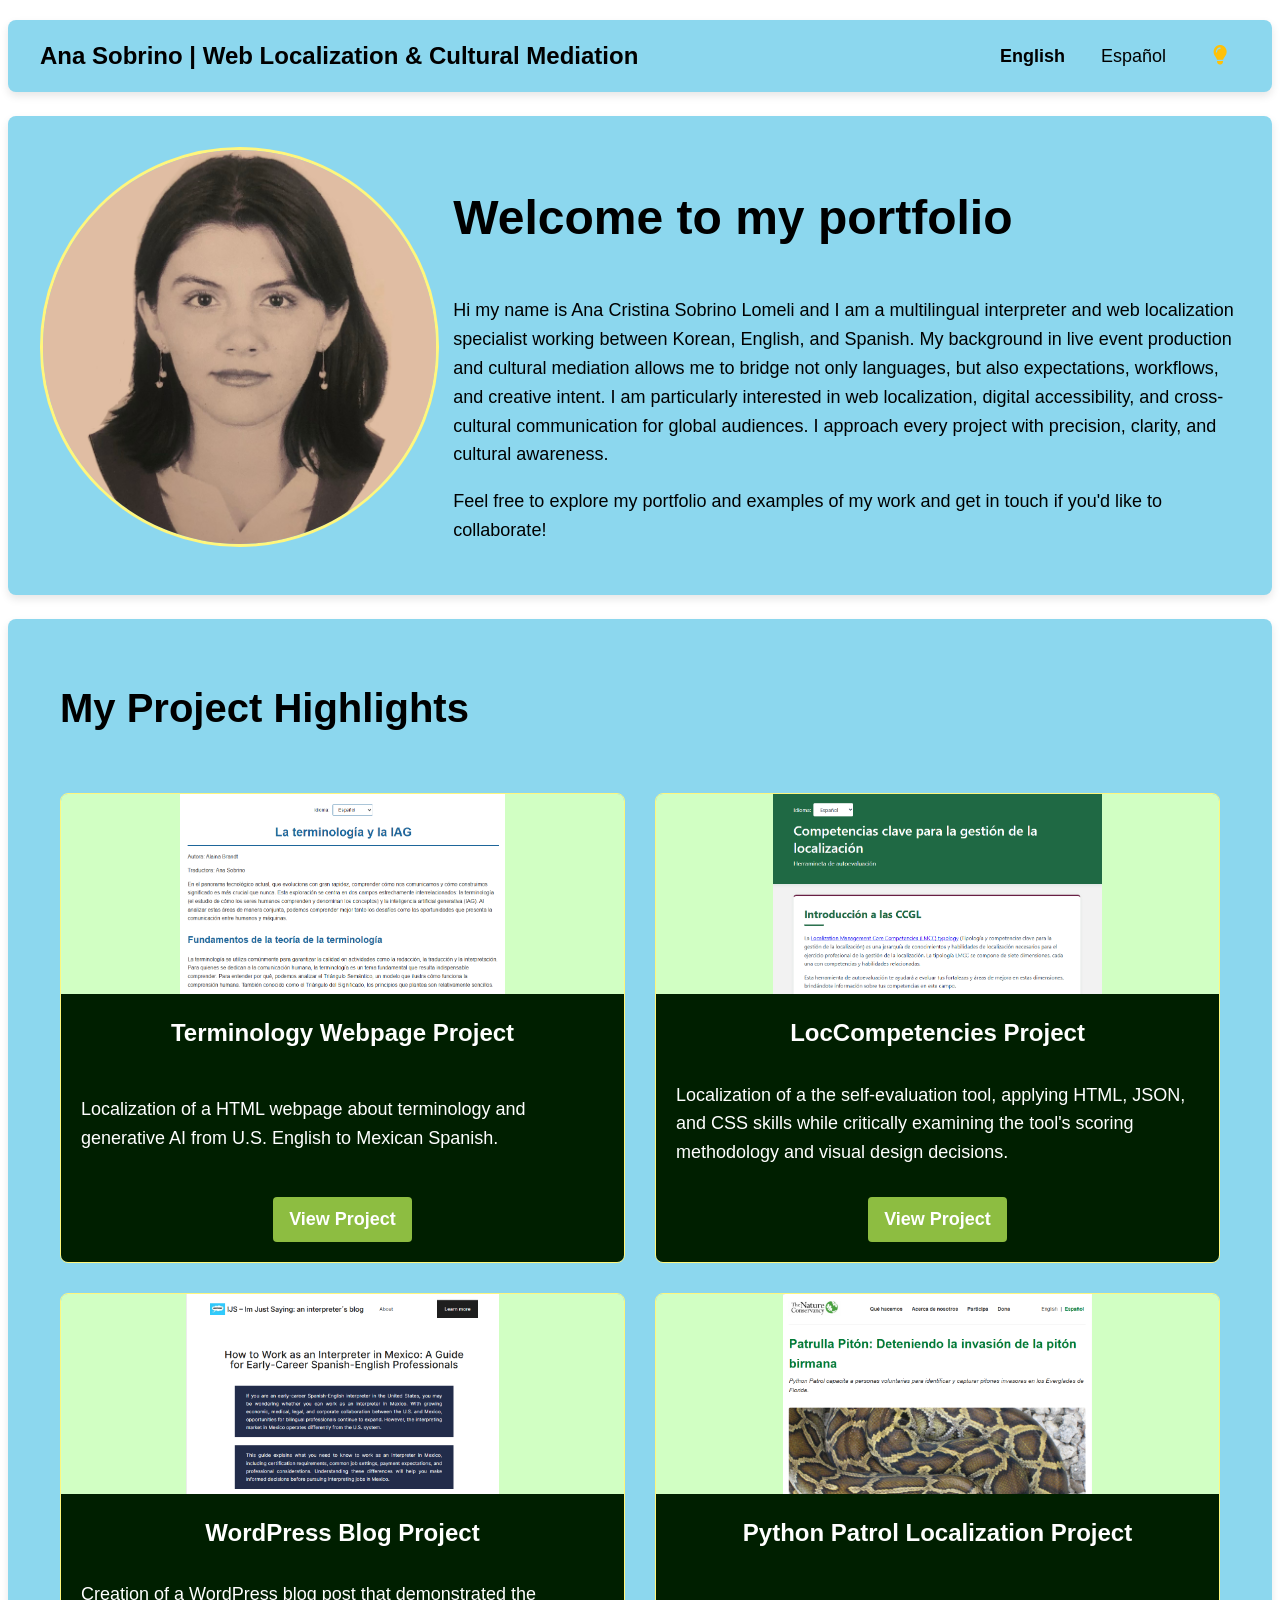
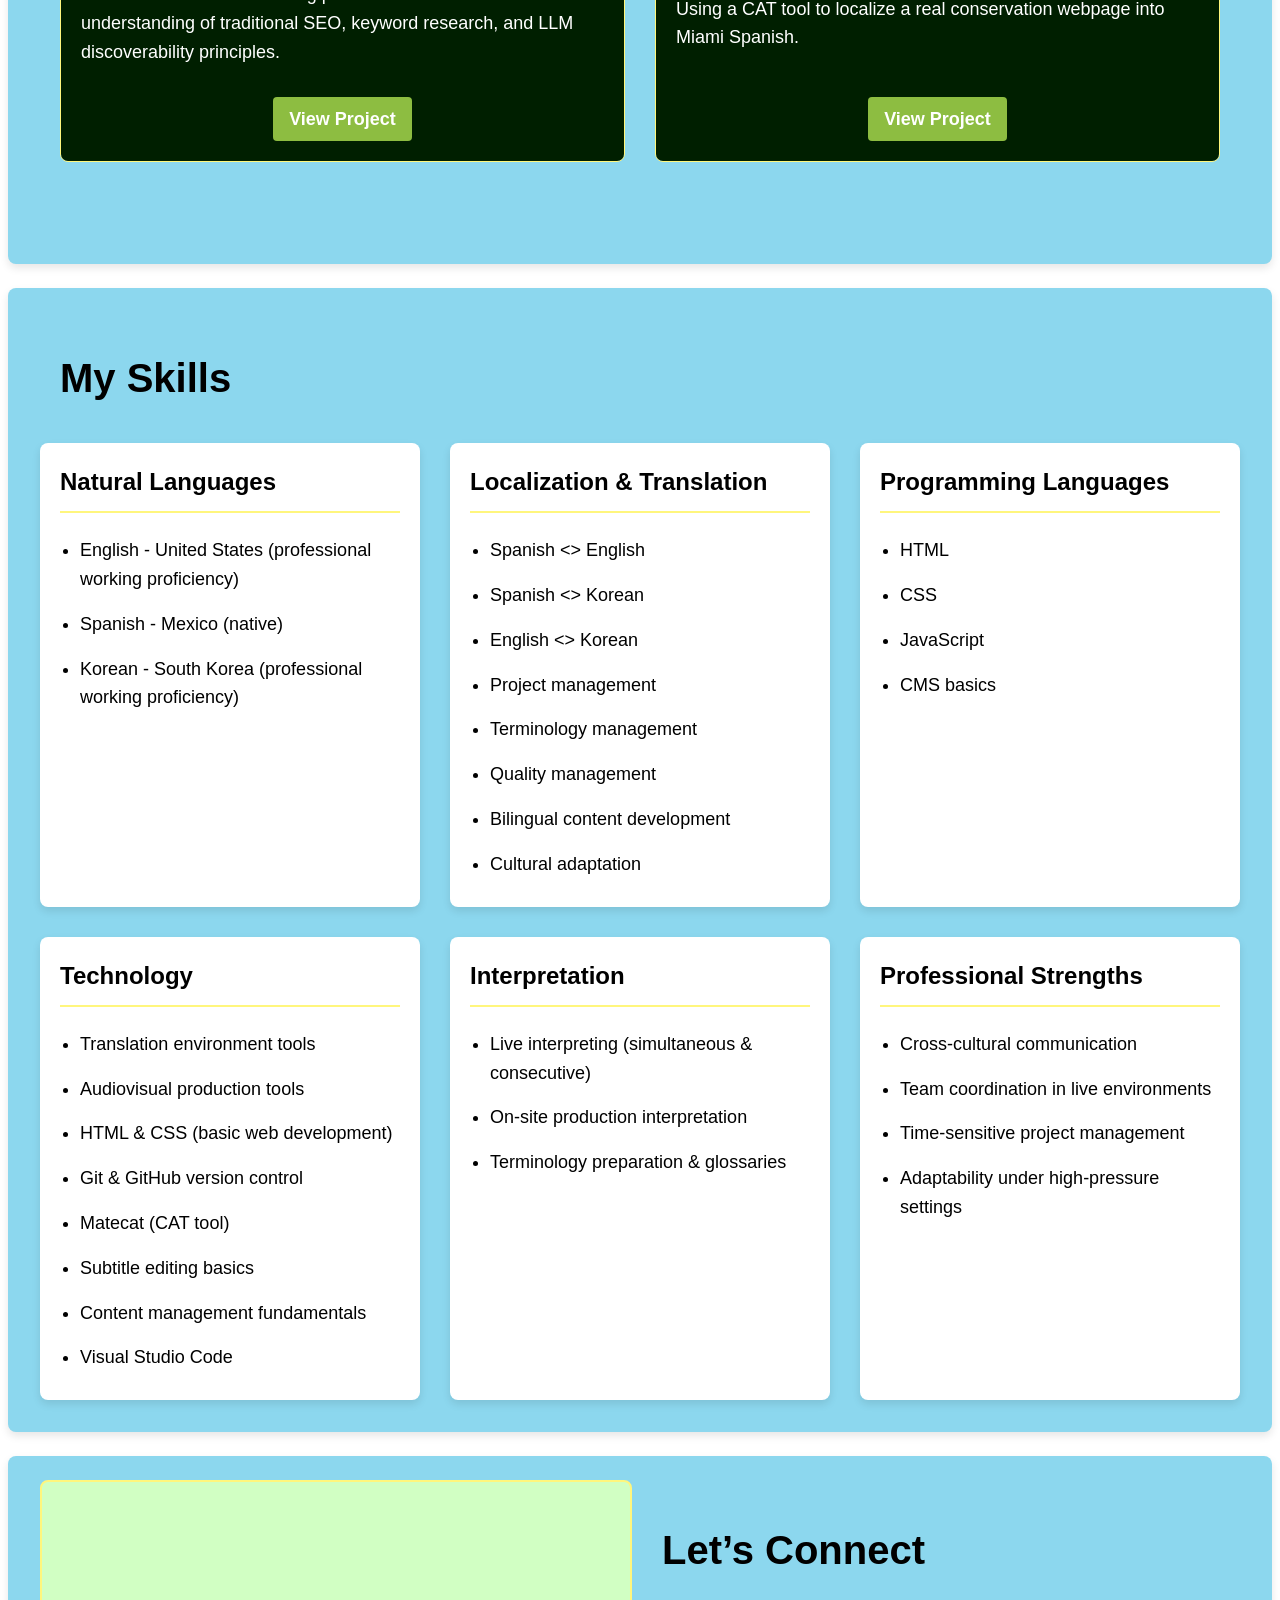
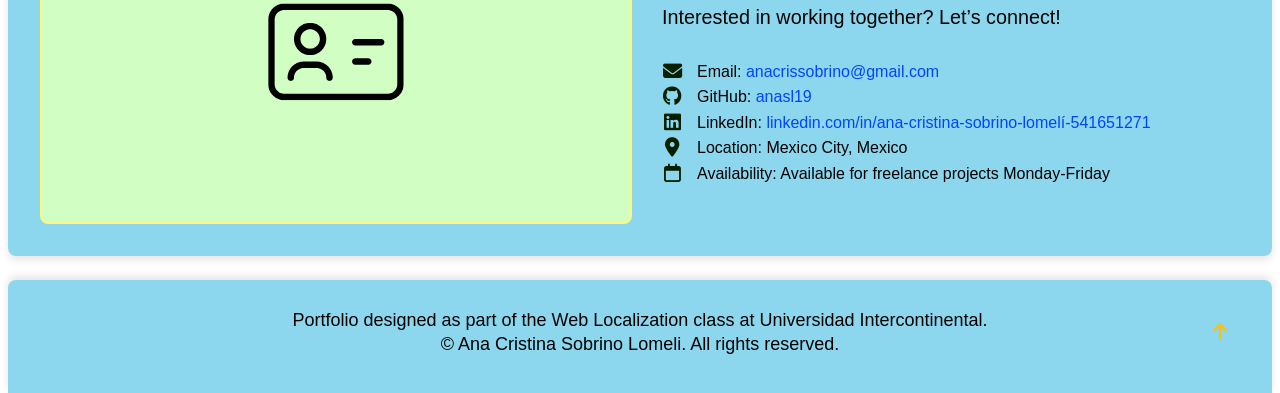
==== index.html @ d5a5172e "Updated color palette and contact section" ====
<!DOCTYPE html>
<html lang="en-US">
<head>
    <meta charset="UTF-8" />
    <title>Name | Portfolio</title>
    <meta name="description" content="Professional portfolio of..." />
    <meta name="viewport" content="width=device-width, initial-scale=1.0, maximum-scale=1.0">
    <link rel="stylesheet" href="https://cdnjs.cloudflare.com/ajax/libs/font-awesome/6.5.1/css/all.min.css">
    <link rel="stylesheet" href="styles.css">

    <link rel="alternate" hreflang="en-US" href="index.html" />
    <link rel="alternate" hreflang="es-MX" href="inicio.html" />
</head>
<body>
    <!-- Navigation Header -->
    <nav class="section-container nav-container" id="Menu">
        <!-- Site title (left-aligned) -->
        <div class="site-title">Ana Sobrino | Web Localization & Cultural Mediation</div>
        
        <!-- Navigation elements (right-aligned) -->
        <div class="nav-right">
            <!-- Language Toggle -->
            <div class="language-toggle">
                <a href="#" class="language-link active">English</a>
                <a href="inicio.html" class="language-link">Español</a>
            </div>
            
            <!-- Theme Toggle (single button) -->
            <div class="theme-toggle">
                <button class="theme-toggle-btn" id="themeToggleBtn" title="Toggle Light/Dark Mode">
                    <i class="fa-solid fa-lightbulb theme-icon" id="themeIcon"></i>
                </button>
            </div>
        </div>
    </nav>

    <!-- Main Body: About Me -->
    <section class="section-container" id="About">
        <div class="about-section">
            <div class="about-image">
                <img src="Portrait_Placeholder.jpg" alt="Placeholder picture">
            </div>
            <div class="about-content">
                <h1>Welcome to my portfolio</h1>
                <p>Hi my name is Ana Cristina Sobrino Lomeli and I am a multilingual interpreter and web localization specialist working between Korean, English, and Spanish. My background in live event production and cultural mediation allows me to bridge not only languages, but also expectations, workflows, and creative intent. I am particularly interested in web localization, digital accessibility, and cross-cultural communication for global audiences. I approach every project with precision, clarity, and cultural awareness.</p>
                <p>Feel free to explore my portfolio and examples of my work and get in touch if you'd like to collaborate!</p>
            </div>
        </div>
    </section>

    <!-- Project Highlights -->
    <section class="section-container" id="Projects">
        <h2>My Project Highlights</h2>
        
        <div class="project-grid translation-grid">
            
            <!-- Project 1 -->
            <div class="project-card">
                <img src="Proyecto1.PNG" alt="Localized HTML webpage about AI terminology translated into Mexican Spanish." class="project-image">
                <div class="project-content">
                    <h4 class="project-title">Terminology Webpage Project</h4>
                    <p class="project-description">Localization of a HTML webpage about terminology and generative AI from U.S. English to Mexican Spanish.</p>
                    <a href="https://anasl19.github.io/loc801-term-webpage-project.TAREA4/TerminologyWebpage_en-US.html" class="button" target="_blank">View Project</a>
                </div>
            </div>
            
            <!-- Project 2 -->
            <div class="project-card">
                <img src="Proyecto2.PNG" alt="Localized self-evaluation tool interface showing scoring system and adapted content." class="project-image">
                <div class="project-content">
                    <h4 class="project-title">LocCompetencies Project</h4>
                    <p class="project-description">Localization of a the self-evaluation tool, applying HTML, JSON, and CSS skills while critically examining the tool's scoring methodology and visual design decisions.</p>
                    <a href="https://anasl19.github.io/LocCompetencies-SelfEval/LocCompetencies_es-MX.html" class="button" target="_blank">View Project</a>
                </div>
            </div>
            
            <!-- Project 3 -->
            <div class="project-card">
                <img src="Proyecto3.PNG" alt="WordPress blog post demonstrating SEO structure and keyword integration." class="project-image">
                <div class="project-content">
                    <h4 class="project-title">WordPress Blog Project</h4>
                    <p class="project-description">Creation of a WordPress blog post that demonstrated the understanding of traditional SEO, keyword research, and LLM discoverability principles.</p>
                    <a href="https://imjustsaying34.wordpress.com/2026/02/18/how-to-work-as-an-interpreter-in-mexico-a-guide-for-early-career-spanish-english-professionals/" class="button" target="_blank">View Project</a>
                </div>
            </div>
            
            <!-- Project 4 -->
            <div class="project-card">
                <img src="Proyecto4.PNG" alt="Webpage localized using a CAT tool with HTML tag management." class="project-image">
                <div class="project-content">
                    <h4 class="project-title">Python Patrol Localization Project</h4>
                    <p class="project-description">Using a CAT tool to localize a real conservation webpage into Miami Spanish.</p>
                    <a href="https://anasl19.github.io/loc801-python-patrol/" class="button" target="_blank">View Project</a>
                </div>
            </div>
        </div>
    </section>

    <!-- My Skills Section -->
    <section class="section-container" id="Skills">
        <h2>My Skills</h2>
        
        <div class="skills-container">
            <!-- Natural Languages -->
            <div class="skill-category">
                <h4 class="category-title">Natural Languages</h4>
                <ul class="skill-list">
                    <li class="skill-item">
                        <span class="skill-name">English - United States (professional working proficiency)</span>
                    </li>
                    <li class="skill-item">
                        <span class="skill-name">Spanish - Mexico (native)</span>
                    </li>
                    <li class="skill-item">
                        <span class="skill-name">Korean - South Korea (professional working proficiency)</span>
                    </li>
                </ul>
            </div>

            <!-- Translation -->
            <div class="skill-category">
                <h4 class="category-title">Localization & Translation</h4>
                <ul class="skill-list">
                    <li class="skill-item">Spanish <> English</li>
                    <li class="skill-item">Spanish <> Korean</li>
                    <li class="skill-item">English <> Korean</li>
                    <li class="skill-item">Project management</li>
                    <li class="skill-item">Terminology management</li>
                    <li class="skill-item">Quality management</li>
                    <li class="skill-item">Bilingual content development</li>
                    <li class="skill-item">Cultural adaptation</li>
                </ul>
            </div>
            
            <!-- Programming Languages -->
            <div class="skill-category">
                <h4 class="category-title">Programming Languages</h4>
                <ul class="skill-list">
                    <li class="skill-item">HTML</li>
                    <li class="skill-item">CSS</li>
                    <li class="skill-item">JavaScript</li>
                    <li class="skill-item">CMS basics</li>
                </ul>
            </div>

            <!-- Technology -->
            <div class="skill-category">
                <h4 class="category-title">Technology</h4>
                <ul class="skill-list">
                    <li class="skill-item">Translation environment tools</li>
                    <li class="skill-item">Audiovisual production tools</li>
                    <li class="skill-item">HTML & CSS (basic web development)</li>
                    <li class="skill-item">Git & GitHub version control</li>
                    <li class="skill-item">Matecat (CAT tool)</li>
                    <li class="skill-item">Subtitle editing basics</li>
                    <li class="skill-item">Content management fundamentals</li>
                    <li class="skill-item">Visual Studio Code</li>
                </ul>
            </div>
            
            <!-- Interpretation -->
            <div class="skill-category">
                <h4 class="category-title">Interpretation</h4>
                <ul class="skill-list">
                    <li class="skill-item">Live interpreting (simultaneous & consecutive)</li>
                    <li class="skill-item">On-site production interpretation</li>
                    <li class="skill-item">Terminology preparation & glossaries</li>
                </ul>
            </div>
        
            <!-- Professional Strengths -->
            <div class="skill-category">
                <h4 class="category-title">Professional Strengths</h4>
                <ul class="skill-list">
                     <li class="skill-item">Cross-cultural communication</li>
                     <li class="skill-item">Team coordination in live environments</li>
                    <li class="skill-item">Time-sensitive project management</li>
                    <li class="skill-item">Adaptability under high-pressure settings</li>
                </ul>
            </div>

        </div>
    </section>

    <!-- Contact Section -->
    <section class="section-container" id="Contact">
        <div class="contact-card">
            <div class="contact-card-image">
                <img src="images/contact-card.svg" alt="Contact card illustration">
            </div>
            <div class="contact-card-content">
                <h2>Let’s Connect</h2>
                <p class="contact-cta">Interested in working together? Let’s connect!</p>
                
                <div class="contact-item">
                     <i class="fa-solid fa-envelope contact-icon"></i>
                     <span>Email: 
                         <a href="mailto:anacrissobrino@gmail.com"> anacrissobrino@gmail.com
                         </a>
                     </span>
                </div>
                    
                    <div class="contact-item">
                        <i class="fa-brands fa-github contact-icon"></i>
                        <span>GitHub: <a href="https://github.com/username" target="_blank">anasl19</a></span>
                    </div>
                    
                    <div class="contact-item">
                        <i class="fa-brands fa-linkedin contact-icon"></i>
                        <span>LinkedIn: <a href="https://www.linkedin.com/in/username/" target="_blank">linkedin.com/in/ana-cristina-sobrino-lomelí-541651271</a></span>
                    </div>
                    
                    <div class="contact-item">
                        <i class="fa-solid fa-location-dot contact-icon"></i>
                        <span>Location: Mexico City, Mexico</span>
                    </div>
                    
                    <div class="contact-item">
                        <i class="fa-regular fa-calendar contact-icon"></i>
                        <span>Availability: Available for freelance projects Monday-Friday</span>
                    </div>
                </div>
            </div>
        </div>
    </section>

    <footer class="section-container footer-container" id="footer">
        <div class="footer-text">
           <p>Portfolio designed as part of the Web Localization class at Universidad Intercontinental.</p>
           <p>© Ana Cristina Sobrino Lomeli. All rights reserved.</p>
        </div>
        <button class="scroll-top-btn" id="scrollTopBtn" title="Back to top">
            <i class="fa-solid fa-arrow-up scroll-top-icon"></i>
        </button>
    </footer>

    <!-- Reference your external JS file -->
    <script src="interactions.js"></script>
</body>
</html>
---- styles.css ----
:root {
  /* Light Mode Colors */
  --background-light: #ffffff;
  --section-bg-light: #8cd7ee;
  --text-light: hsl(0, 0%, 0%);
  --link-light: #0044ff;
  --button-light: #8dbd41;
  --button-hover-light: #016422;
  --button-text-light: #FFFFFF;
  --image-bg-light: #d1ffc3;
  --border-light: #fff67d;
  --contact-icon-light: #001f00;

  /* Shadow colors */
  --shadow-color-light: rgba(0, 0, 0, 0.1);
  --shadow-color-hover-light: rgba(0, 0, 0, 0.15);

  /* Shadow definitions */
  --shadow-standard-light: 0 4px 8px var(--shadow-color-light);
  --shadow-hover-light: 0 10px 20px var(--shadow-color-hover-light);
  --shadow-top-light: 0 -4px 8px var(--shadow-color-light);

  /* Dark Mode Colors */
  --background-dark: #001f00;
  --section-bg-dark: #016422;
  --text-dark: #FFFFFF;
  --link-dark: #ffffff;
  --button-dark: #8dbd41;
  --button-hover-dark: #8cd7ee;
  --button-text-dark: #000000;
  --card-bg-dark: #1f3241;
  --image-bg-dark: #8cd7ee;
  --border-dark: #fff67d;
  --underline-dark: #FFFFFF;
  --contact-icon-dark: #8dbd41;

  /* Shadow colors (dark) */
  --shadow-color-dark: rgba(0, 0, 0, 0.25);
  --shadow-color-hover-dark: rgba(0, 0, 0, 0.35);

  /* Shadow definitions (dark) */
  --shadow-standard-dark: 0 4px 8px var(--shadow-color-dark);
  --shadow-hover-dark: 0 10px 20px var(--shadow-color-hover-dark);
  --shadow-top-dark: 0 -4px 8px var(--shadow-color-dark);

  /* Standardized Spacing */
  --space-xs: 8px;
  --space-sm: 16px;
  --space-md: 24px;
  --space-lg: 32px;
  --space-xl: 40px;
}

/* =====================
   Global / Typography
   ===================== */

/* Force consistent font rendering in Chrome */
html {
  -webkit-font-smoothing: antialiased;
  -webkit-text-size-adjust: 100%;
  text-rendering: optimizeLegibility;
}

body {
  font-family: Arial, sans-serif;
  font-size: clamp(1rem, 2vw, 1.125rem);
  line-height: 1.6;
  margin: 0;
  padding: 0;
  background-color: var(--background-light);
  color: var(--text-light);
  transition: background-color 0.3s ease, color 0.3s ease;
}

body.dark-mode {
  background-color: var(--background-dark);
  color: var(--text-dark);
}

/* Section container */
.section-container {
  max-width: 1200px;
  margin: var(--space-md) auto;
  padding: var(--space-md) var(--space-lg) var(--space-lg) var(--space-lg);
  background-color: var(--section-bg-light);
  border-radius: 8px;
  box-shadow: var(--shadow-standard-light);
  overflow: hidden;
}

body.dark-mode .section-container {
  background-color: var(--section-bg-dark);
  box-shadow: var(--shadow-standard-dark);
}

/* Headings */
h1 {
  font-size: clamp(2rem, 6vw, 3rem);
}

h2 {
  font-size: clamp(1.75rem, 5vw, 2.5rem);
  padding: 0 20px 0;
}

h3 {
  font-size: clamp(1.5rem, 4vw, 2rem);
  padding: 0 20px 0;
}

h4 {
  font-size: clamp(1.25rem, 3vw, 1.5rem);
}

/* Links */
a {
  color: var(--link-light);
  text-decoration: none;
  transition: color 0.2s ease;
}

a:hover {
  text-decoration: underline;
}

body.dark-mode a {
  color: var(--link-dark);
}

/* Buttons */
.button {
  display: block;
  margin: 20px auto 0;
  padding: 8px 16px;
  background-color: var(--button-light);
  color: var(--button-text-light);
  text-decoration: none;
  border-radius: 4px;
  font-weight: bold;
  transition: background-color 0.2s ease;
  width: fit-content;
}

.button:hover {
  background-color: var(--button-hover-light);
  text-decoration: none;
}

body.dark-mode .button {
  color: var(--button-text-dark);
  background-color: var(--button-dark);
}

body.dark-mode .button:hover {
  background-color: var(--button-hover-dark);
}

/* =====================
   Navigation
   ===================== */

.nav-container {
  display: flex;
  justify-content: space-between;
  align-items: center;
  padding: var(--space-sm) var(--space-lg);
  margin-top: 20px;
  background-color: var(--section-bg-light);
  border-radius: 8px;
  width: calc(100% - 2 * var(--space-lg));
}

body.dark-mode .nav-container {
  background-color: var(--section-bg-dark);
}

.site-title {
  font-size: clamp(1.25rem, 3vw, 1.5rem);
  font-weight: bold;
  color: var(--text-light);
  text-decoration: none;
}

body.dark-mode .site-title {
  color: var(--text-dark);
}

.nav-right {
  display: flex;
  align-items: center;
  gap: var(--space-md);
}

/* Language toggle */
.language-toggle {
  display: flex;
  gap: var(--space-sm);
}

.language-link {
  color: var(--text-light);
  text-decoration: none;
  padding: 5px 10px;
  border-radius: 4px;
  transition: all 0.2s ease;
}

.language-link.active {
  font-weight: bold;
  text-decoration: none;
  pointer-events: none;
}

.language-link:not(.active):hover {
  color: var(--link-light);
  text-decoration: underline;
}

body.dark-mode .language-link {
  color: var(--text-dark);
}

body.dark-mode .language-link:not(.active):hover {
  color: var(--link-dark);
}

/* Theme toggle */
.theme-toggle-btn {
  background: transparent;
  border: none;
  cursor: pointer;
  width: 40px;
  height: 40px;
  border-radius: 50%;
  display: flex;
  align-items: center;
  justify-content: center;
  transition: all 0.2s ease;
}

.theme-icon {
  font-size: 1.2rem;
  color: #ffc107;
}

body.dark-mode .theme-icon {
  color: #adb5bd;
}

/* Explicit light/dark buttons (not strictly needed for now) */
.theme-toggle-container {
  display: flex;
  align-items: center;
  gap: 5px;
}

.theme-icon-btn {
  cursor: pointer;
  width: 40px;
  height: 40px;
  border-radius: 50%;
  display: flex;
  align-items: center;
  justify-content: center;
  transition: all 0.2s ease;
}

#lightModeBtn {
  color: #ffc107;
  background-color: transparent;
}

#darkModeBtn {
  color: #6c757d;
  background-color: transparent;
}

#lightModeBtn.active {
  background-color: rgba(255, 193, 7, 0.15);
  color: #ffc107;
}

#darkModeBtn.active {
  background-color: rgba(108, 117, 125, 0.15);
  color: #6c757d;
}

body.dark-mode #lightModeBtn {
  color: #ffc107;
}

body.dark-mode #darkModeBtn {
  color: #adb5bd;
}

body.dark-mode #lightModeBtn.active {
  background-color: rgba(255, 193, 7, 0.15);
  color: #ffc107;
}

body.dark-mode #darkModeBtn.active {
  background-color: rgba(108, 117, 125, 0.15);
  color: #adb5bd;
}

/* =====================
   About Section
   ===================== */

.about-section {
  display: flex;
  gap: 20px;
  align-items: center;
}

.about-image {
  flex: 1;
  max-width: 33%;
}

.about-image img {
  width: 100%;
  aspect-ratio: 1 / 1;
  object-fit: cover;
  border-radius: 50%;
  border: 3px solid var(--border-light);
}

body.dark-mode .about-image img {
  border: 3px solid var(--border-dark);
}

.about-content {
  flex: 2;
}

/* =====================
   Projects
   ===================== */

.category-title {
  margin: 40px 0 20px;
  padding-bottom: 10px;
  border-bottom: 2px solid var(--border-light);
}

body.dark-mode .category-title {
  border-bottom: 2px solid var(--underline-dark);
}

/* Grid layouts */
.project-grid {
  display: grid;
  grid-gap: 30px;
  margin-bottom: 50px;
  padding: 20px;
}

.translation-grid {
  grid-template-columns: repeat(2, 1fr);
}

.dei-grid {
  grid-template-columns: 1fr;
  max-width: 600px;
  margin-left: auto;
  margin-right: auto;
}

.dei-grid.project-grid {
  margin-bottom: 0;
}

/* Project cards */
.project-card {
  border: 1px solid var(--border-light);
  border-radius: 8px;
  overflow: hidden;
  transition: transform 0.3s ease, box-shadow 0.3s ease;
  display: flex;
  flex-direction: column;
  height: auto;
}

.project-card:hover {
  transform: translateY(-5px);
  box-shadow: var(--shadow-hover-light);
}

body.dark-mode .project-card {
  background: var(--card-bg-dark);
  border: 1px solid var(--border-dark);
}

body.dark-mode .project-card:hover {
  box-shadow: var(--shadow-hover-dark);
}

.project-image {
  width: 100%;
  height: auto;
  max-height: 200px;
  object-fit: contain;
  background: var(--image-bg-light);
}

body.dark-mode .project-image {
  background: var(--image-bg-dark);
}

.project-content {
  display: flex;
  flex-direction: column;
  padding: 20px;
  background: var(--background-dark);
  color: var(--text-dark);
  justify-content: space-between;
  flex: 1;
  position: relative;
}

.project-title {
  margin-top: 0;
  margin-bottom: 10px;
  text-align: center;
}

.project-description {
  margin-bottom: 10px;
}

/* =====================
   Skills
   ===================== */

.skills-container {
  display: grid;
  grid-template-columns: repeat(auto-fill, minmax(280px, 1fr));
  gap: 30px;
  margin-top: 20px;
}

.skill-category {
  background: white;
  border-radius: 8px;
  box-shadow: var(--shadow-standard-light);
  padding: 20px;
  transition: transform 0.3s ease, box-shadow 0.3s ease;
}

.skill-category:hover {
  transform: translateY(-5px);
  box-shadow: var(--shadow-hover-light);
}

.skill-category .category-title {
  margin-top: 0;
  margin-bottom: 15px;
  padding-bottom: 10px;
  border-bottom: 2px solid var(--border-light);
  color: var(--text-light);
}

body.dark-mode .skill-category {
  background: var(--card-bg-dark);
  box-shadow: var(--shadow-standard-dark);
}

body.dark-mode .skill-category:hover {
  box-shadow: var(--shadow-hover-dark);
}

body.dark-mode .skill-category .category-title {
  color: var(--text-dark);
  border-bottom-color: var(--border-dark);
}

.skill-list {
  list-style-type: disc;
  padding-left: 20px;
  margin: 0;
}

.skill-item {
  padding: 8px 0;
  position: relative;
  display: list-item;
}

.skill-item-with-level {
  display: flex;
  flex-wrap: wrap;
  gap: 5px;
}

body.dark-mode .skill-item:not(:last-child) {
  border-bottom-color: var(--border-dark);
}

body.dark-mode .skill-level {
  color: #aaa;
}

/* =====================
   Contact
   ===================== */

.contact-card {
  display: flex;
  place-items: center;
  background-color: var(--section-bg-light);
}

body.dark-mode .contact-card {
  background-color: var(--section-bg-dark);
}

/* Image area */
.contact-card-image {
  flex: 1;
  max-width: 50%;
  padding: 20px;
  display: flex;
  justify-content: center;
  align-items: center;
  background-color: var(--image-bg-light);
  border-radius: 8px;
  border: 2px solid var(--border-light);
  min-height: 300px;
}

body.dark-mode .contact-card-image {
  background-color: var(--image-bg-dark);
}

.contact-card-image img {
  width: 100%;
  max-width: 200px;
  height: auto;
}

/* Content area */
.contact-card-content {
  flex: 1;
  padding: 30px;
}

.contact-card-content h2 {
  margin-top: 0;
  margin-bottom: 10px;
  color: var(--text-light);
  padding: 0;
}

body.dark-mode .contact-card-content h2 {
  color: var(--text-dark);
}

.contact-cta {
  margin-bottom: 25px;
  font-size: 1.1em;
  color: var(--text-light);
}

body.dark-mode .contact-cta {
  color: var(--text-dark);
}

/* Contact info */
.contact-info {
  display: flex;
  flex-direction: column;
  gap: 15px;
}

.contact-item {
  display: flex;
  align-items: center;
  gap: 15px;
  font-size: 1rem;
}

.contact-icon {
  width: 20px;
  color: var(--contact-icon-light);
  font-size: 1.2rem;
  text-align: center;
}

body.dark-mode .contact-icon {
  color: var(--contact-icon-dark);
}

/* =====================
   Footer
   ===================== */

.footer-container {
  display: flex;
  max-width: 1200px;
  margin: 5px auto 0 auto;
  background-color: var(--section-bg-light);
  border-radius: 8px 8px 0 0;
  box-shadow: var(--shadow-top-light);
  overflow: hidden;
  justify-content: center;
  bottom: 0;
  align-items: center;
  position: relative;
}

body.dark-mode .footer-container {
  background-color: var(--section-bg-dark);
  box-shadow: var(--shadow-top-dark);
}

.footer-container div {
  width: 100%;
  text-align: center;
  padding: 5px;
}

.footer-container p {
  margin: 0;
  line-height: 1.3;
}

.footer-text {
  text-align: center;
}

/* Scroll to Top Button */
.scroll-top-btn {
  position: absolute;
  right: var(--space-lg);
  width: 40px;
  height: 40px;
  border-radius: 50%;
  border: none;
  background: transparent;
  cursor: pointer;
  display: flex;
  align-items: center;
  justify-content: center;
  transition: all 0.2s ease;
}

.scroll-top-btn:hover {
  background-color: rgba(255, 193, 7, 0.15);
}

.scroll-top-icon {
  font-size: 1.2rem;
  color: #ffc107;
}

body.dark-mode .scroll-top-btn:hover {
  background-color: rgba(173, 181, 189, 0.15);
}

body.dark-mode .scroll-top-icon {
  color: #adb5bd;
}

/* =========================================================
   TABLET LAYOUT – 601px to 1024px
   ========================================================= */

@media (min-width: 601px) and (max-width: 1024px) {

  /* --- Global spacing: equal left & right inset --- */
  body {
    padding: 0 var(--space-md);     /* same padding on both sides */
    box-sizing: border-box;
  }

  .section-container,
  .nav-container,
  .footer-container {
    width: auto;                    /* fill available space minus body padding */
    max-width: none;                /* avoid 1200px constraint on tablets */
    margin-left: 0;
    margin-right: 0;
    box-sizing: border-box;
  }

  /* Slightly tighter vertical spacing */
  .section-container {
    margin-top: var(--space-sm);
    margin-bottom: var(--space-sm);
    padding: var(--space-md);
  }

  /* --- Navigation --- */
  .nav-container {
    padding: var(--space-sm) var(--space-md);
  }

  .site-title {
    white-space: normal;
  }

  /* --- About section: side‑by‑side, balanced --- */
  .about-section {
    gap: 24px;
  }

  .about-image {
    max-width: 30%;
  }

  .about-content {
    width: 70%;
  }

  /* --- Projects: 2 columns on tablets --- */
  .translation-grid {
    grid-template-columns: repeat(2, minmax(0, 1fr));
  }

  .project-grid {
    padding: var(--space-md);
    grid-gap: 24px;
  }

  .project-content {
    padding: 18px;
  }

  /* --- Skills: 3 columns so cards stay readable --- */
  .skills-container {
    grid-template-columns: repeat(3, minmax(0, 1fr));
    gap: 24px;
  }

  .skill-category {
    padding: 18px;
  }

  /* --- Contact section: two columns with inset image --- */
  .contact-card {
    flex-direction: row;
    align-items: stretch;
  }

  .contact-card-image {
    max-width: 45%;
    padding: 20px;
    min-height: 260px;
    box-sizing: border-box;
  }

  .contact-card-content {
    padding: 24px;
  }

  /* --- Footer: centered, not flush to edges --- */
  .footer-container {
    padding: 10px var(--space-md);
    justify-content: center;
  }

  .scroll-top-btn {
    right: var(--space-md);
  }
}

/* =========================================================
   MOBILE LAYOUT – PHONES ONLY (<= 600px)
   ========================================================= */

@media (max-width: 600px) {

  /* --- Global spacing --- */
  body {
    padding: 0 var(--space-sm);  
    box-sizing: border-box;
  }

  .section-container,
  .nav-container,
  .footer-container {
    width: auto;
    max-width: none;
    margin-left: 0;
    margin-right: 0;
    box-sizing: border-box;
  }

  /* Slightly smaller base text & headings */
  body {
    font-size: 0.95rem;
  }

  h1 {
    font-size: 1.8rem;
  }

  h2 {
    font-size: 1.5rem;
    padding: 0;
  }

  /* --- Navigation: stack cleanly --- */
  .nav-container {
    flex-direction: column;
    align-items: flex-start;
    padding: var(--space-sm);
    gap: var(--space-sm);
  }

  .site-title {
    width: 100%;
    text-align: center;
    margin-bottom: var(--space-xs);
    white-space: normal;
  }

  .nav-right {
    width: 100%;
    justify-content: space-between;
  }

  /* --- About section: image above text --- */
  .about-section {
    flex-direction: column;
    align-items: center;
  }

  .about-image {
    max-width: 220px;
  }

  .about-content {
    width: 100%;
  }

  /* --- Projects: single-column cards, less padding --- */
  .translation-grid {
    grid-template-columns: 1fr;
  }

  .project-grid {
    padding: var(--space-sm);
    grid-gap: 20px;
  }

  .project-content {
    padding: 16px;
  }

  .project-description {
    font-size: 0.95rem;
  }

  /* --- Skills: single column --- */
  .skills-container {
    grid-template-columns: 1fr;
    gap: 20px;
  }

  .skill-category {
    padding: 15px;
  }

  /* --- Contact section: stacked, centered, with inner padding --- */
  .contact-card {
    flex-direction: column;
    align-items: stretch;
  }

  .contact-card-image {
    max-width: 100%;
    width: 100%;
    min-height: 0;
    padding: 20px;             
    border-radius: 8px 8px 0 0;
    box-sizing: border-box;
  }

  .contact-card-image img {
    max-width: 180px;
    width: 100%;
    height: auto;
  }

  .contact-card-content {
    padding: 16px 20px 20px; 
  }

  .contact-card-content h2 {
    font-size: 1.4rem;
  }

  .contact-item {
    display: flex;
    flex-direction: row;
    align-items: flex-start;
    gap: 10px;
  }

  .contact-icon {
    margin-top: 3px; 
  }

  /* --- Footer: center text, button under it --- */
  .footer-container {
    flex-wrap: wrap;
    padding: 8px var(--space-sm);
    justify-content: center;
  }

  .footer-text {
    width: 100%;
    text-align: center;
  }

  .scroll-top-btn {
    position: static;
    margin-top: 8px;
    align-self: center;
  }
}
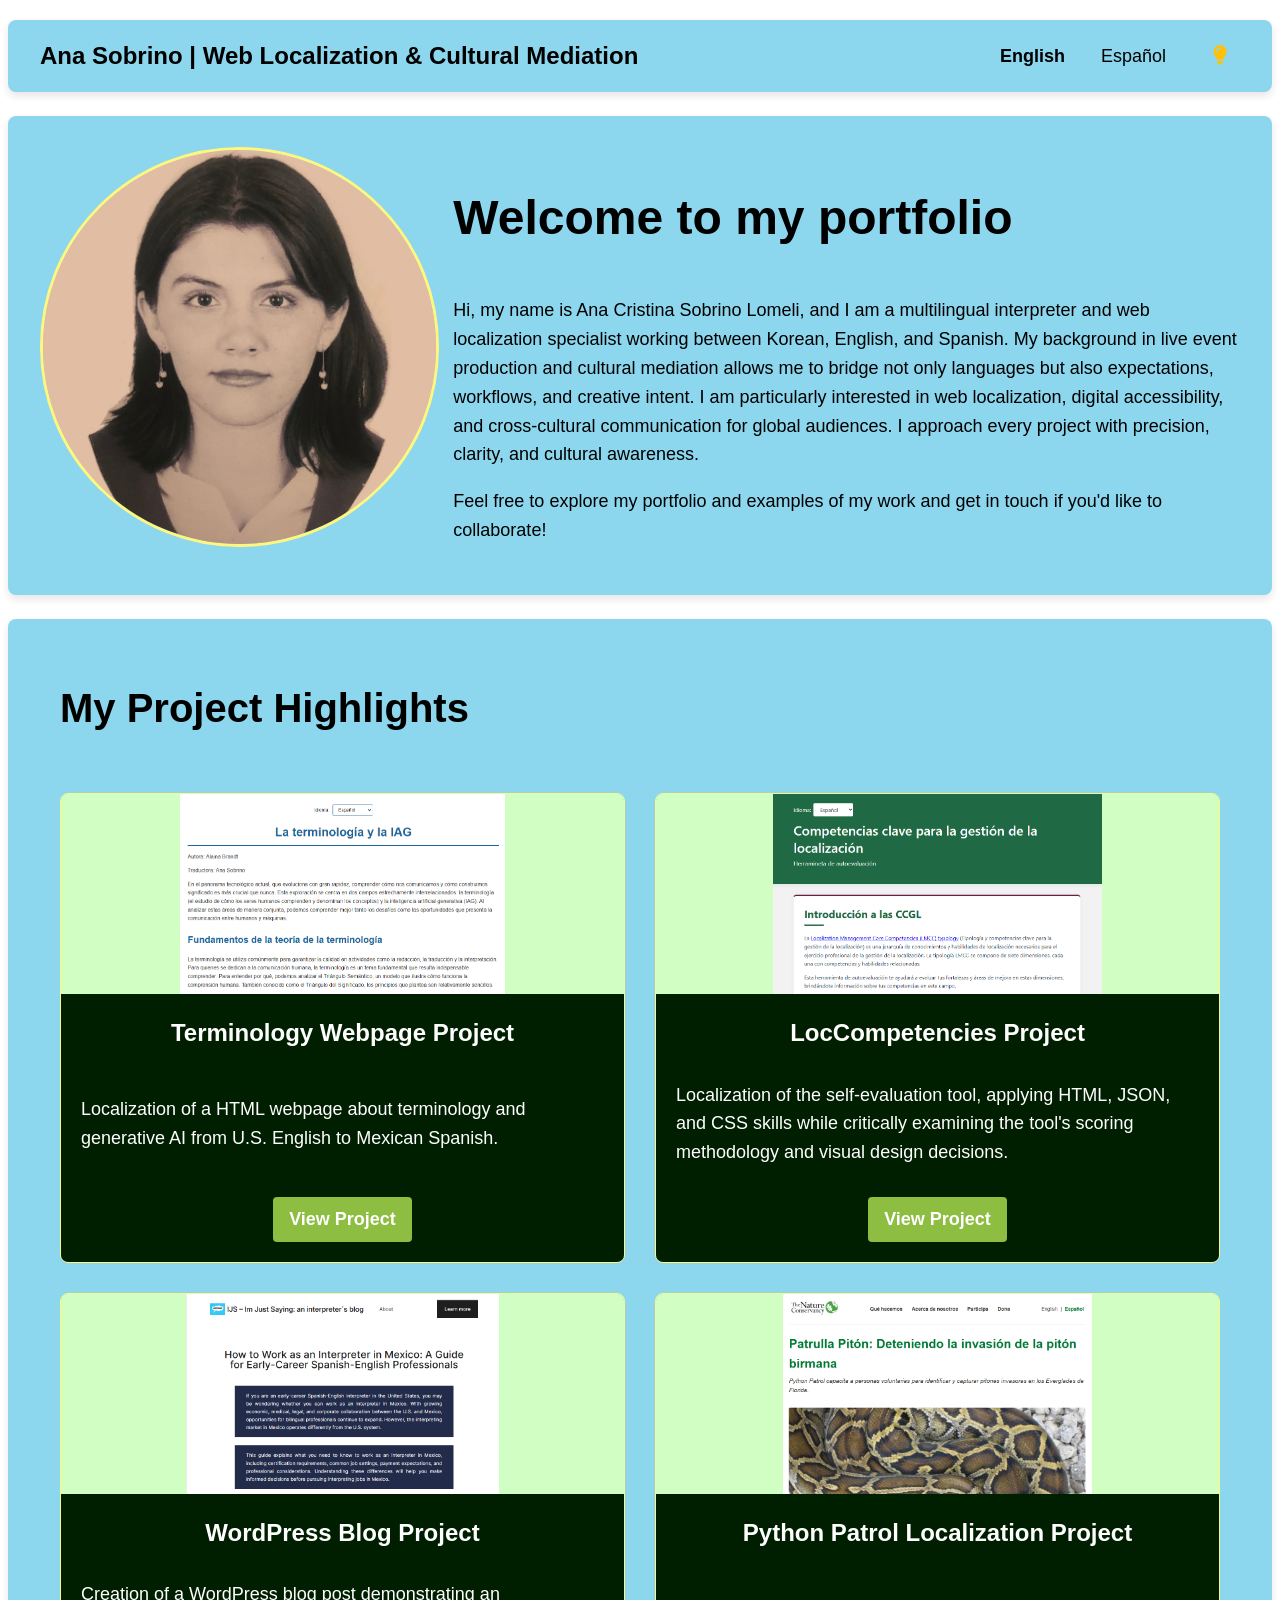
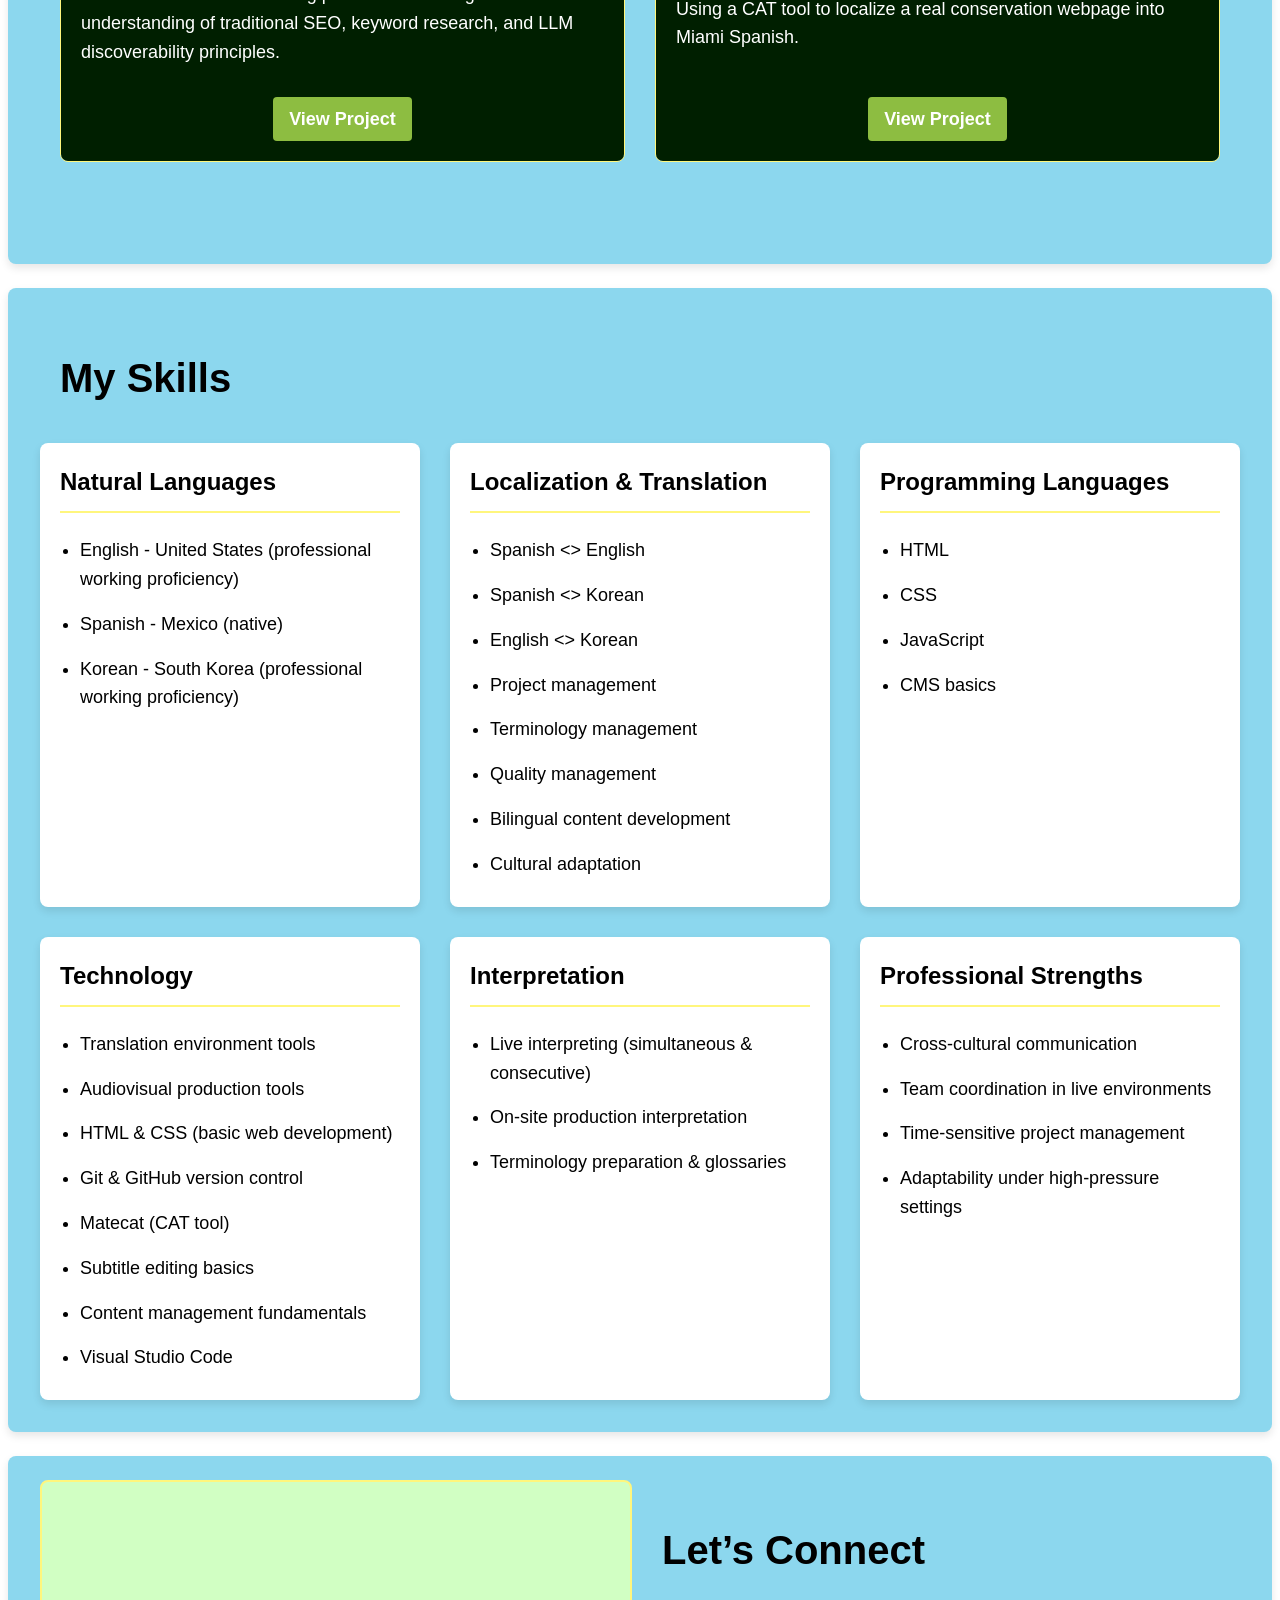
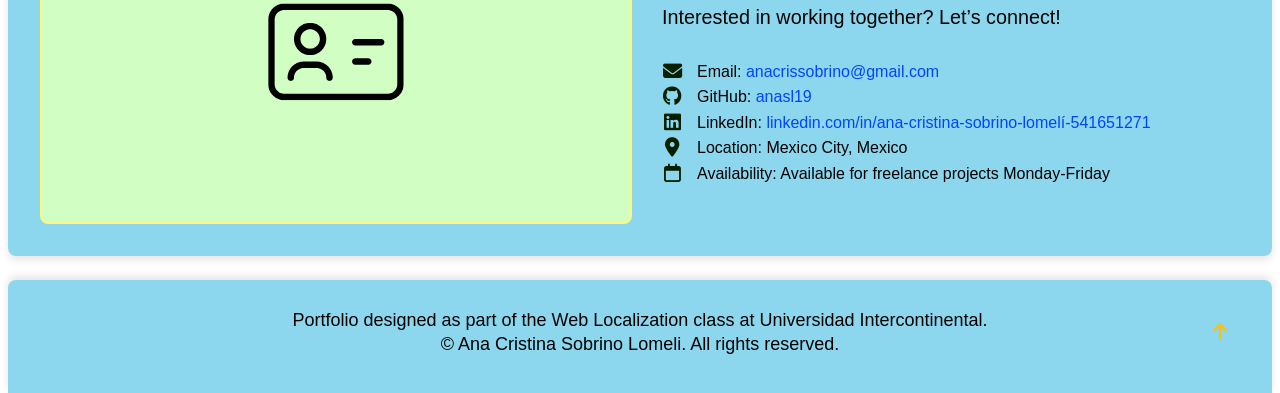
==== commit bb877c7c: "Updated index and inicio files" ====
--- a/index.html
+++ b/index.html
@@ -3,7 +3,7 @@
 <head>
     <meta charset="UTF-8" />
     <title>Name | Portfolio</title>
-    <meta name="description" content="Professional portfolio of..." />
+    <meta name="description" content="Professional portfolio of Ana Cristina Sobrino, multilingual interpreter and web localization specialist working between Korean, English, and Spanish." />
     <meta name="viewport" content="width=device-width, initial-scale=1.0, maximum-scale=1.0">
     <link rel="stylesheet" href="https://cdnjs.cloudflare.com/ajax/libs/font-awesome/6.5.1/css/all.min.css">
     <link rel="stylesheet" href="styles.css">
@@ -42,7 +42,7 @@
             </div>
             <div class="about-content">
                 <h1>Welcome to my portfolio</h1>
-                <p>Hi my name is Ana Cristina Sobrino Lomeli and I am a multilingual interpreter and web localization specialist working between Korean, English, and Spanish. My background in live event production and cultural mediation allows me to bridge not only languages, but also expectations, workflows, and creative intent. I am particularly interested in web localization, digital accessibility, and cross-cultural communication for global audiences. I approach every project with precision, clarity, and cultural awareness.</p>
+                <p>Hi, my name is Ana Cristina Sobrino Lomeli, and I am a multilingual interpreter and web localization specialist working between Korean, English, and Spanish. My background in live event production and cultural mediation allows me to bridge not only languages but also expectations, workflows, and creative intent. I am particularly interested in web localization, digital accessibility, and cross-cultural communication for global audiences. I approach every project with precision, clarity, and cultural awareness.</p>
                 <p>Feel free to explore my portfolio and examples of my work and get in touch if you'd like to collaborate!</p>
             </div>
         </div>
@@ -69,7 +69,7 @@
                 <img src="Proyecto2.PNG" alt="Localized self-evaluation tool interface showing scoring system and adapted content." class="project-image">
                 <div class="project-content">
                     <h4 class="project-title">LocCompetencies Project</h4>
-                    <p class="project-description">Localization of a the self-evaluation tool, applying HTML, JSON, and CSS skills while critically examining the tool's scoring methodology and visual design decisions.</p>
+                    <p class="project-description">Localization of the self-evaluation tool, applying HTML, JSON, and CSS skills while critically examining the tool's scoring methodology and visual design decisions.</p>
                     <a href="https://anasl19.github.io/LocCompetencies-SelfEval/LocCompetencies_es-MX.html" class="button" target="_blank">View Project</a>
                 </div>
             </div>
@@ -79,7 +79,7 @@
                 <img src="Proyecto3.PNG" alt="WordPress blog post demonstrating SEO structure and keyword integration." class="project-image">
                 <div class="project-content">
                     <h4 class="project-title">WordPress Blog Project</h4>
-                    <p class="project-description">Creation of a WordPress blog post that demonstrated the understanding of traditional SEO, keyword research, and LLM discoverability principles.</p>
+                    <p class="project-description">Creation of a WordPress blog post demonstrating an understanding of traditional SEO, keyword research, and LLM discoverability principles.</p>
                     <a href="https://imjustsaying34.wordpress.com/2026/02/18/how-to-work-as-an-interpreter-in-mexico-a-guide-for-early-career-spanish-english-professionals/" class="button" target="_blank">View Project</a>
                 </div>
             </div>
